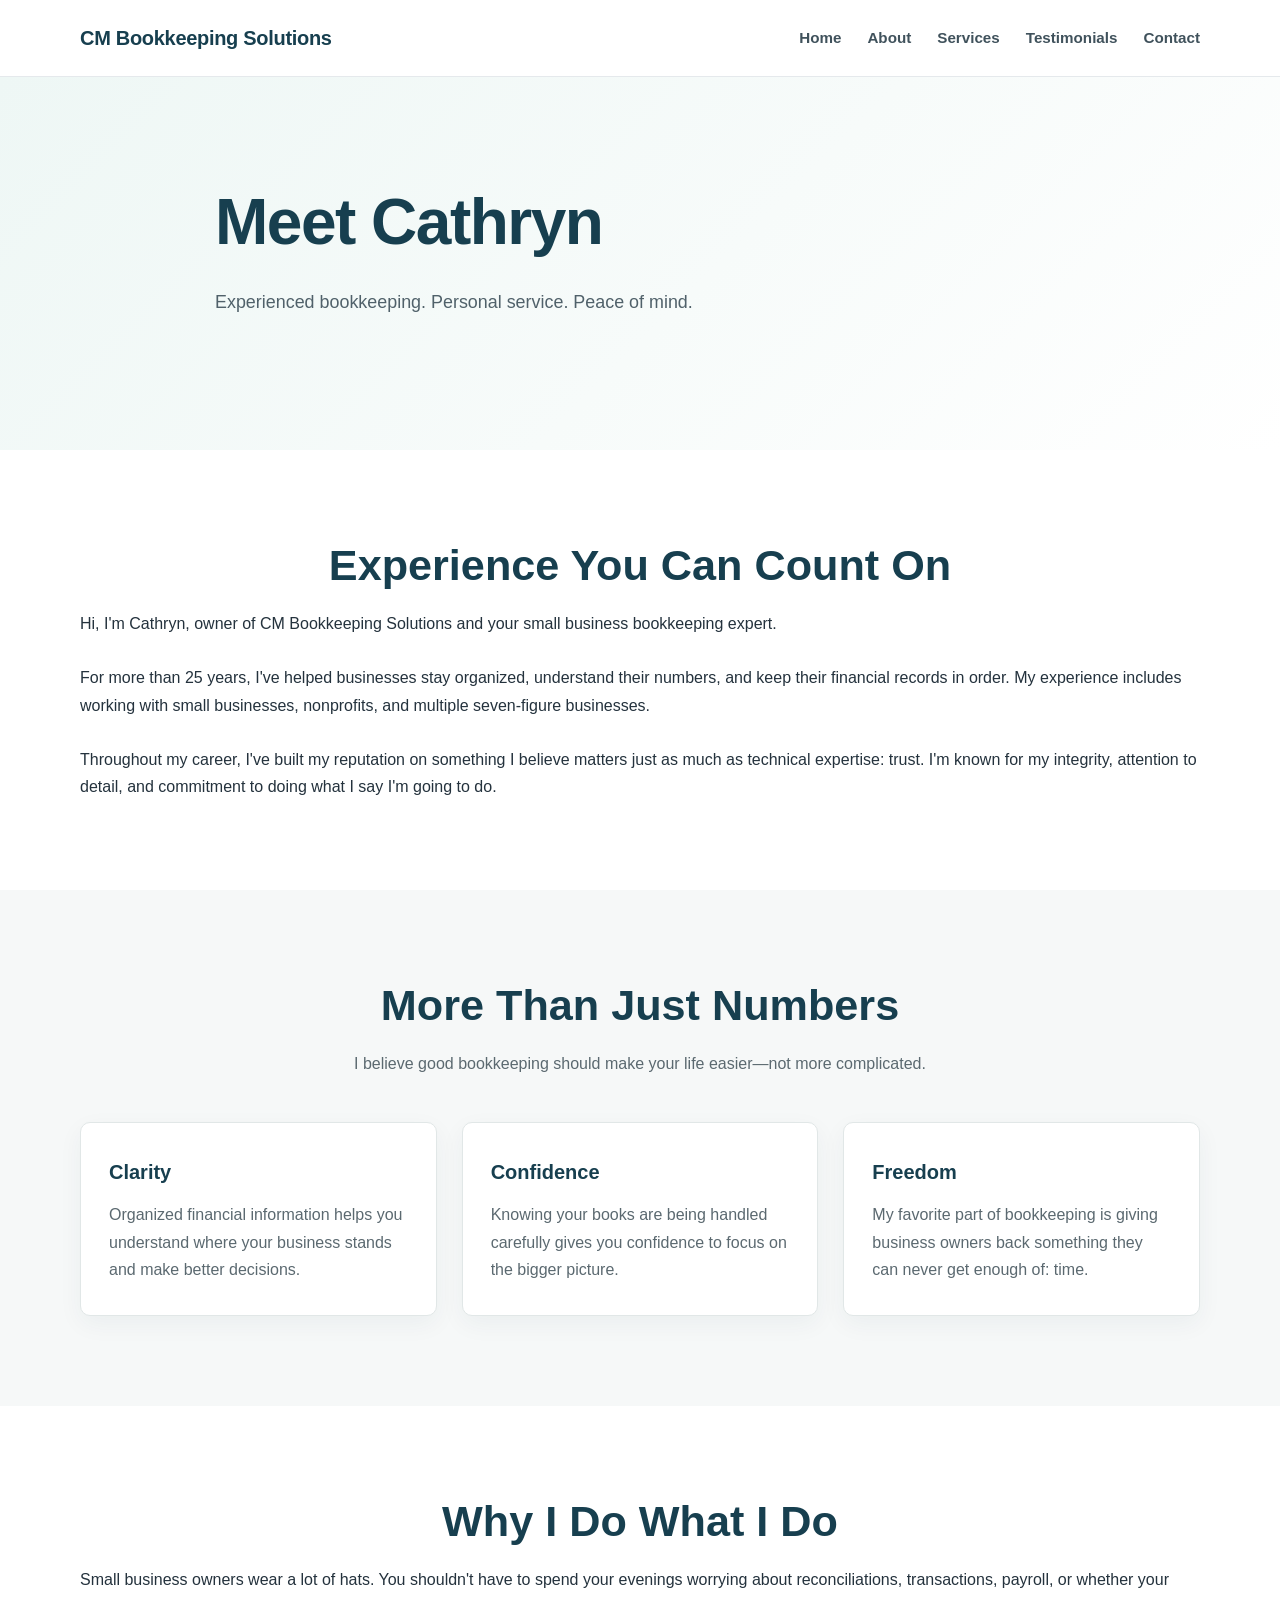
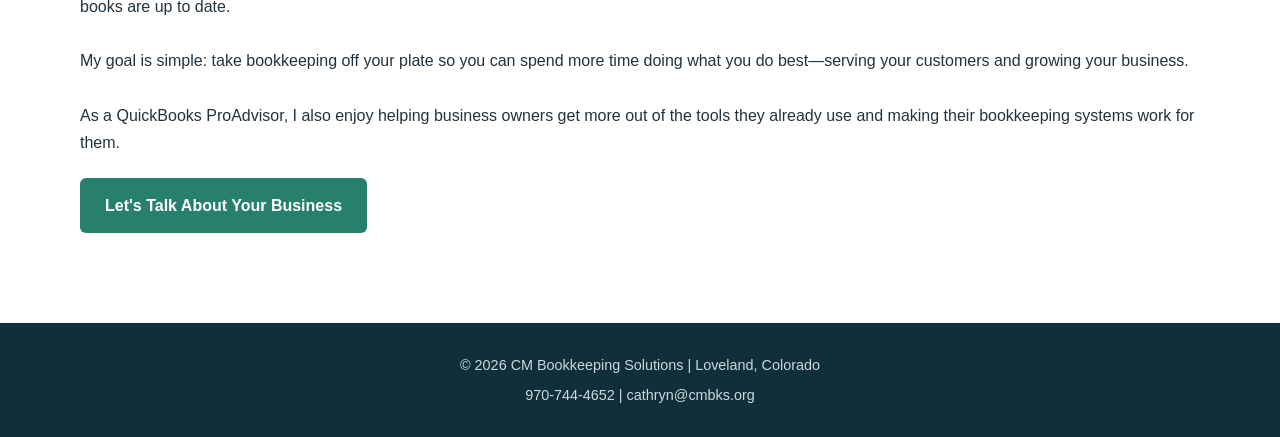
==== about.html @ 5cc17dff "Add files via upload" ====
<!DOCTYPE html>
<html lang="en">
<head>
    <meta charset="UTF-8">
    <meta name="viewport" content="width=device-width, initial-scale=1.0">

    <title>About Cathryn | CM Bookkeeping Solutions</title>

    <meta name="description" content="Meet Cathryn, owner of CM Bookkeeping Solutions in Loveland, Colorado. With more than 25 years of bookkeeping experience, Cathryn helps small businesses stay organized and financially confident.">

    <link rel="stylesheet" href="style.css">
</head>

<body>

<header>
    <div class="container nav-container">

        <div class="logo">
            CM Bookkeeping Solutions
        </div>

        <nav>
            <a href="index.html">Home</a>
            <a href="about.html">About</a>
            <a href="services.html">Services</a>
            <a href="testimonials.html">Testimonials</a>
            <a href="contact.html">Contact</a>
        </nav>

    </div>
</header>


<main>

<section class="hero">

    <div class="container hero-content">

        <h1>
            Meet Cathryn
        </h1>

        <p>
            Experienced bookkeeping. Personal service. Peace of mind.
        </p>

    </div>

</section>


<section class="intro">

    <div class="container">

        <h2>
            Experience You Can Count On
        </h2>

        <p>
            Hi, I'm Cathryn, owner of CM Bookkeeping Solutions and your
            small business bookkeeping expert.
        </p>

        <br>

        <p>
            For more than 25 years, I've helped businesses stay organized,
            understand their numbers, and keep their financial records in order.
            My experience includes working with small businesses, nonprofits,
            and multiple seven-figure businesses.
        </p>

        <br>

        <p>
            Throughout my career, I've built my reputation on something I believe
            matters just as much as technical expertise: trust. I'm known for my
            integrity, attention to detail, and commitment to doing what I say
            I'm going to do.
        </p>

    </div>

</section>


<section class="services-preview">

    <div class="container">

        <h2>
            More Than Just Numbers
        </h2>

        <p>
            I believe good bookkeeping should make your life easier—not more complicated.
        </p>

        <div class="cards">

            <div class="card">

                <h3>
                    Clarity
                </h3>

                <p>
                    Organized financial information helps you understand where
                    your business stands and make better decisions.
                </p>

            </div>


            <div class="card">

                <h3>
                    Confidence
                </h3>

                <p>
                    Knowing your books are being handled carefully gives you
                    confidence to focus on the bigger picture.
                </p>

            </div>


            <div class="card">

                <h3>
                    Freedom
                </h3>

                <p>
                    My favorite part of bookkeeping is giving business owners
                    back something they can never get enough of: time.
                </p>

            </div>

        </div>

    </div>

</section>


<section class="intro">

    <div class="container">

        <h2>
            Why I Do What I Do
        </h2>

        <p>
            Small business owners wear a lot of hats. You shouldn't have to spend
            your evenings worrying about reconciliations, transactions, payroll,
            or whether your books are up to date.
        </p>

        <br>

        <p>
            My goal is simple: take bookkeeping off your plate so you can spend
            more time doing what you do best—serving your customers and growing
            your business.
        </p>

        <br>

        <p>
            As a QuickBooks ProAdvisor, I also enjoy helping business owners
            get more out of the tools they already use and making their
            bookkeeping systems work for them.
        </p>

        <a class="button" href="contact.html">
            Let's Talk About Your Business
        </a>

    </div>

</section>


</main>


<footer>

    <div class="container">

        <p>
            © 2026 CM Bookkeeping Solutions |
            Loveland, Colorado
        </p>

        <p>
            970-744-4652 |
            cathryn@cmbks.org
        </p>

    </div>

</footer>


<script src="script.js"></script>

</body>
</html>
---- style.css ----
/* =========================================
   CM BOOKKEEPING SOLUTIONS
   Main Website Styles
   ========================================= */

* {
    box-sizing: border-box;
    margin: 0;
    padding: 0;
}

html {
    scroll-behavior: smooth;
}

body {
    font-family: Arial, Helvetica, sans-serif;
    color: #24323d;
    background: #ffffff;
    line-height: 1.7;
}

a {
    color: inherit;
    text-decoration: none;
}

.container {
    width: 90%;
    max-width: 1120px;
    margin: 0 auto;
}

/* =========================================
   HEADER
   ========================================= */

header {
    background: #ffffff;
    border-bottom: 1px solid #e5e9ec;
    position: sticky;
    top: 0;
    z-index: 1000;
}

.nav-container {
    min-height: 76px;
    display: flex;
    align-items: center;
    justify-content: space-between;
    gap: 30px;
}

.logo {
    font-size: 1.25rem;
    font-weight: 700;
    color: #173f4f;
    letter-spacing: -0.3px;
}

nav {
    display: flex;
    align-items: center;
    gap: 26px;
}

nav a {
    font-size: 0.95rem;
    font-weight: 600;
    color: #40525c;
    transition: color 0.2s ease;
}

nav a:hover {
    color: #27806d;
}

/* =========================================
   HERO
   ========================================= */

.hero {
    background: linear-gradient(
        135deg,
        #eef7f5 0%,
        #f7fbfa 55%,
        #ffffff 100%
    );

    padding: 110px 0 115px;
}

.hero-content {
    max-width: 850px;
}

.hero h1 {
    font-size: clamp(2.3rem, 5vw, 4rem);
    line-height: 1.12;
    color: #173f4f;
    letter-spacing: -1.5px;
    margin-bottom: 28px;
}

.hero p {
    font-size: 1.12rem;
    color: #50616a;
    max-width: 760px;
    margin-bottom: 18px;
}

.button {
    display: inline-block;
    margin-top: 22px;
    background: #27806d;
    color: #ffffff;
    padding: 14px 25px;
    border-radius: 6px;
    font-weight: 700;
    transition: all 0.2s ease;
}

.button:hover {
    background: #1f695a;
    transform: translateY(-1px);
}

/* =========================================
   GENERAL SECTIONS
   ========================================= */

.intro,
.services-preview {
    padding: 90px 0;
}

.intro {
    background: #ffffff;
}

.services-preview {
    background: #f6f8f8;
}

h2 {
    color: #173f4f;
    font-size: clamp(1.9rem, 4vw, 2.7rem);
    line-height: 1.2;
    margin-bottom: 18px;
}

.intro h2,
.services-preview h2 {
    text-align: center;
}

.services-preview > .container > p {
    max-width: 700px;
    margin: 0 auto 45px;
    text-align: center;
    color: #5b6970;
}

/* =========================================
   CARDS
   ========================================= */

.cards {
    display: grid;
    grid-template-columns: repeat(3, 1fr);
    gap: 25px;
    margin-top: 45px;
}

.card {
    background: #ffffff;
    padding: 32px 28px;
    border: 1px solid #e1e7e7;
    border-radius: 10px;
    box-shadow: 0 8px 25px rgba(23, 63, 79, 0.05);
}

.card h3 {
    color: #173f4f;
    font-size: 1.25rem;
    margin-bottom: 12px;
}

.card p {
    color: #5b6970;
}

/* =========================================
   CALL TO ACTION
   ========================================= */

.cta {
    background: #173f4f;
    color: #ffffff;
    text-align: center;
    padding: 85px 0;
}

.cta h2 {
    color: #ffffff;
}

.cta p {
    max-width: 650px;
    margin: 0 auto;
    color: #dce8eb;
    font-size: 1.08rem;
}

.cta .button {
    background: #ffffff;
    color: #173f4f;
}

.cta .button:hover {
    background: #eaf2f2;
}

/* =========================================
   FOOTER
   ========================================= */

footer {
    background: #102f3b;
    color: #cbd9dd;
    text-align: center;
    padding: 30px 0;
    font-size: 0.9rem;
}

footer p + p {
    margin-top: 5px;
}

/* =========================================
   MOBILE
   ========================================= */

@media (max-width: 800px) {

    .nav-container {
        flex-direction: column;
        padding: 18px 0;
    }

    nav {
        flex-wrap: wrap;
        justify-content: center;
        gap: 12px 18px;
    }

    .hero {
        padding: 75px 0 80px;
    }

    .cards {
        grid-template-columns: 1fr;
    }

    .intro,
    .services-preview {
        padding: 65px 0;
    }

}

@media (max-width: 500px) {

    .container {
        width: 92%;
    }

    .hero h1 {
        font-size: 2.25rem;
    }

    .hero p {
        font-size: 1rem;
    }

    .button {
        width: 100%;
        text-align: center;
    }

}
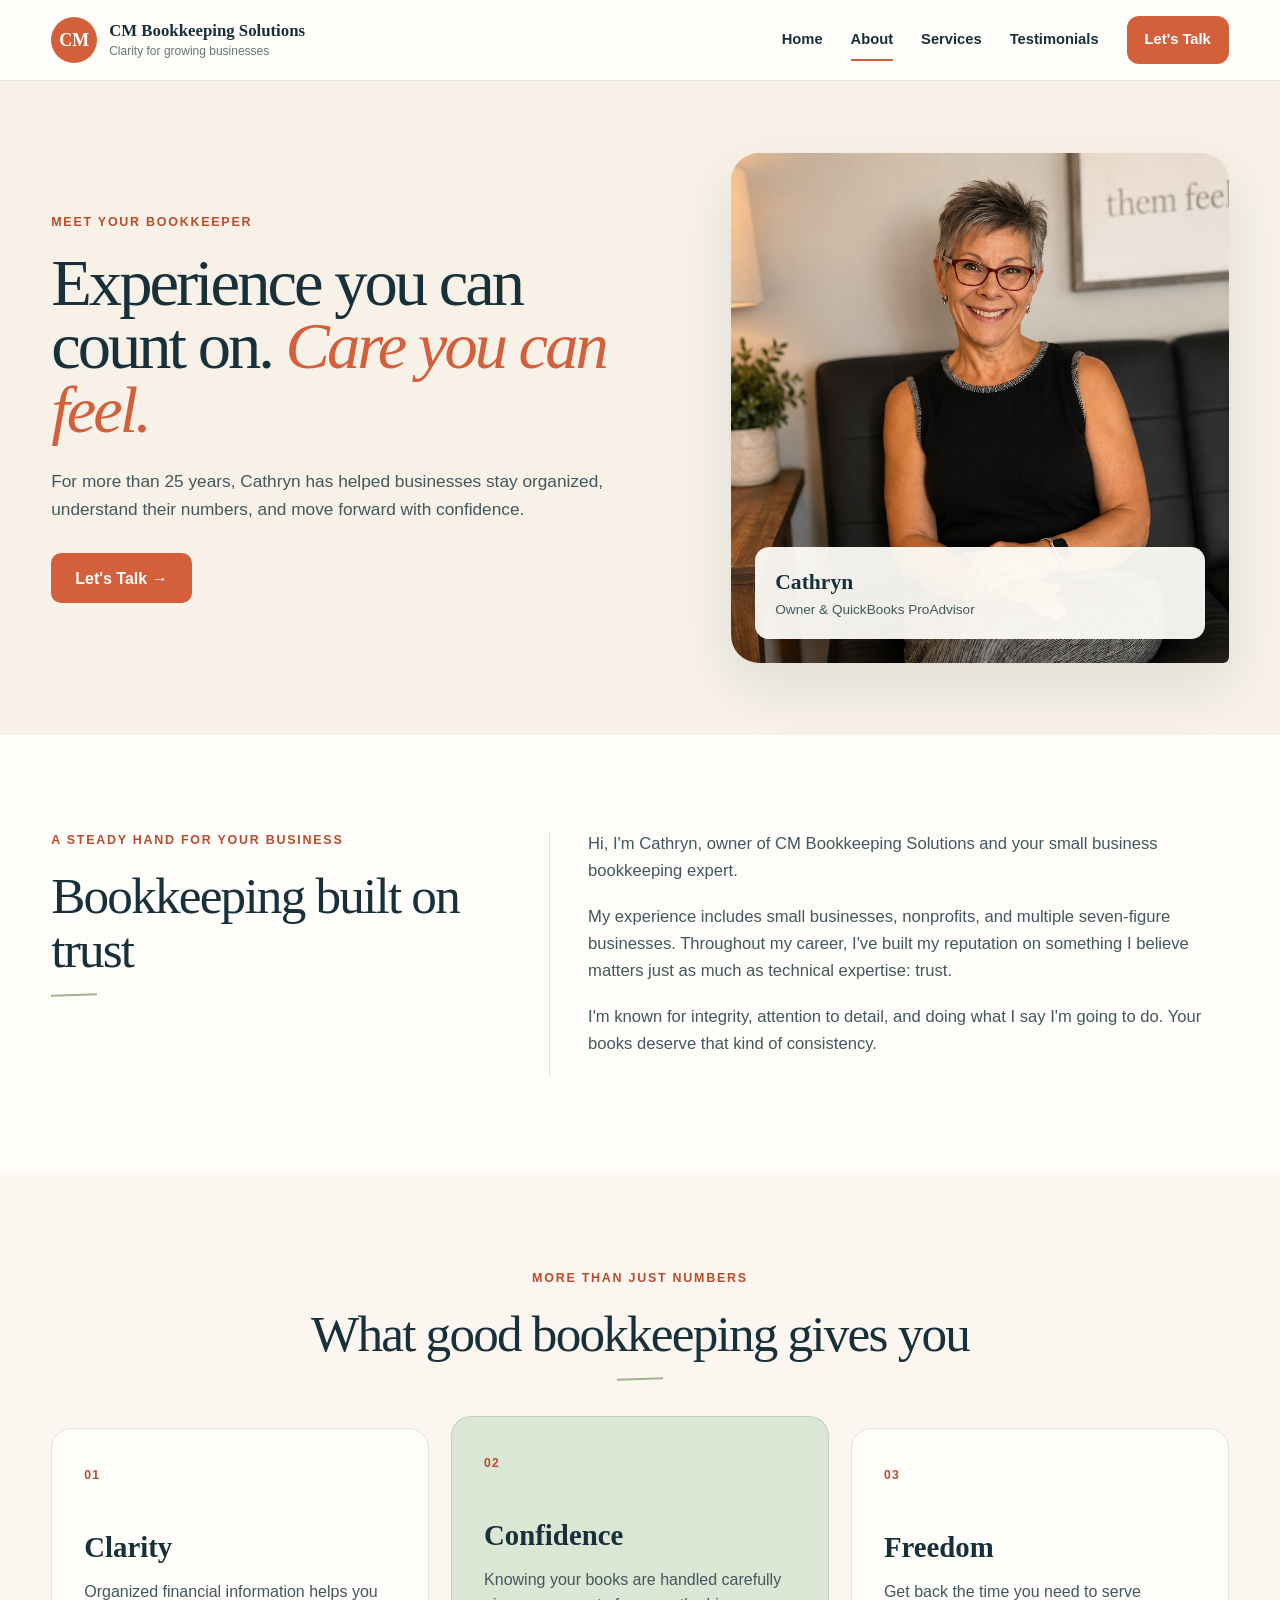
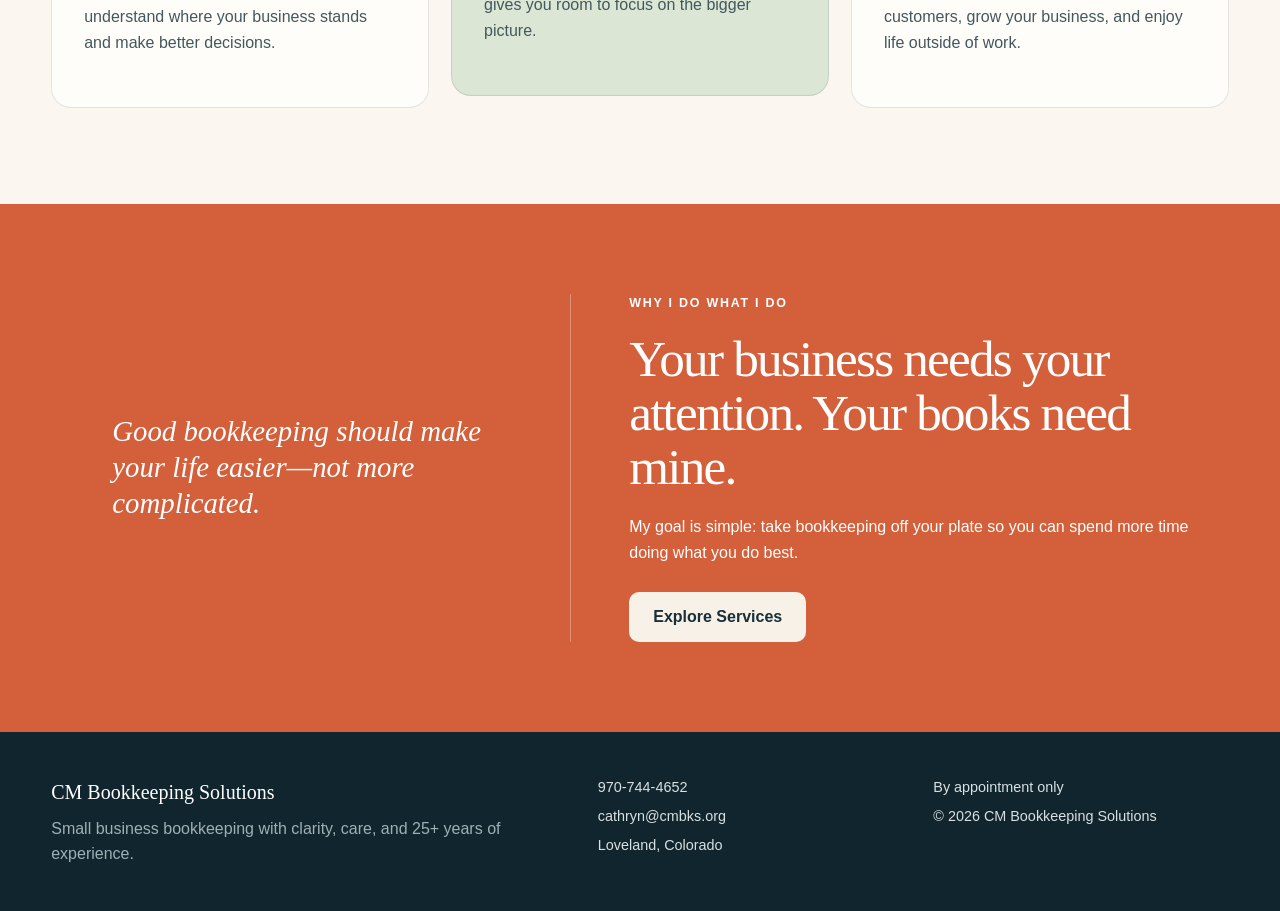
==== commit e43f8f07: "Refresh inner page designs" ====
--- a/about.html
+++ b/about.html
@@ -1,216 +1,7 @@
-<!DOCTYPE html>
-<html lang="en">
-<head>
-    <meta charset="UTF-8">
-    <meta name="viewport" content="width=device-width, initial-scale=1.0">
-
-    <title>About Cathryn | CM Bookkeeping Solutions</title>
-
-    <meta name="description" content="Meet Cathryn, owner of CM Bookkeeping Solutions in Loveland, Colorado. With more than 25 years of bookkeeping experience, Cathryn helps small businesses stay organized and financially confident.">
-
-    <link rel="stylesheet" href="style.css">
-</head>
-
-<body>
-
-<header>
-    <div class="container nav-container">
-
-        <div class="logo">
-            CM Bookkeeping Solutions
-        </div>
-
-        <nav>
-            <a href="index.html">Home</a>
-            <a href="about.html">About</a>
-            <a href="services.html">Services</a>
-            <a href="testimonials.html">Testimonials</a>
-            <a href="contact.html">Contact</a>
-        </nav>
-
-    </div>
-</header>
-
-
-<main>
-
-<section class="hero">
-
-    <div class="container hero-content">
-
-        <h1>
-            Meet Cathryn
-        </h1>
-
-        <p>
-            Experienced bookkeeping. Personal service. Peace of mind.
-        </p>
-
-    </div>
-
-</section>
-
-
-<section class="intro">
-
-    <div class="container">
-
-        <h2>
-            Experience You Can Count On
-        </h2>
-
-        <p>
-            Hi, I'm Cathryn, owner of CM Bookkeeping Solutions and your
-            small business bookkeeping expert.
-        </p>
-
-        <br>
-
-        <p>
-            For more than 25 years, I've helped businesses stay organized,
-            understand their numbers, and keep their financial records in order.
-            My experience includes working with small businesses, nonprofits,
-            and multiple seven-figure businesses.
-        </p>
-
-        <br>
-
-        <p>
-            Throughout my career, I've built my reputation on something I believe
-            matters just as much as technical expertise: trust. I'm known for my
-            integrity, attention to detail, and commitment to doing what I say
-            I'm going to do.
-        </p>
-
-    </div>
-
-</section>
-
-
-<section class="services-preview">
-
-    <div class="container">
-
-        <h2>
-            More Than Just Numbers
-        </h2>
-
-        <p>
-            I believe good bookkeeping should make your life easier—not more complicated.
-        </p>
-
-        <div class="cards">
-
-            <div class="card">
-
-                <h3>
-                    Clarity
-                </h3>
-
-                <p>
-                    Organized financial information helps you understand where
-                    your business stands and make better decisions.
-                </p>
-
-            </div>
-
-
-            <div class="card">
-
-                <h3>
-                    Confidence
-                </h3>
-
-                <p>
-                    Knowing your books are being handled carefully gives you
-                    confidence to focus on the bigger picture.
-                </p>
-
-            </div>
-
-
-            <div class="card">
-
-                <h3>
-                    Freedom
-                </h3>
-
-                <p>
-                    My favorite part of bookkeeping is giving business owners
-                    back something they can never get enough of: time.
-                </p>
-
-            </div>
-
-        </div>
-
-    </div>
-
-</section>
-
-
-<section class="intro">
-
-    <div class="container">
-
-        <h2>
-            Why I Do What I Do
-        </h2>
-
-        <p>
-            Small business owners wear a lot of hats. You shouldn't have to spend
-            your evenings worrying about reconciliations, transactions, payroll,
-            or whether your books are up to date.
-        </p>
-
-        <br>
-
-        <p>
-            My goal is simple: take bookkeeping off your plate so you can spend
-            more time doing what you do best—serving your customers and growing
-            your business.
-        </p>
-
-        <br>
-
-        <p>
-            As a QuickBooks ProAdvisor, I also enjoy helping business owners
-            get more out of the tools they already use and making their
-            bookkeeping systems work for them.
-        </p>
-
-        <a class="button" href="contact.html">
-            Let's Talk About Your Business
-        </a>
-
-    </div>
-
-</section>
-
-
-</main>
-
-
-<footer>
-
-    <div class="container">
-
-        <p>
-            © 2026 CM Bookkeeping Solutions |
-            Loveland, Colorado
-        </p>
-
-        <p>
-            970-744-4652 |
-            cathryn@cmbks.org
-        </p>
-
-    </div>
-
-</footer>
-
-
-<script src="script.js"></script>
-
-</body>
-</html>+<!DOCTYPE html><html lang="en"><head><meta charset="UTF-8"><meta name="viewport" content="width=device-width,initial-scale=1"><title>About Cathryn | CM Bookkeeping Solutions</title><meta name="description" content="Meet Cathryn, owner of CM Bookkeeping Solutions in Loveland, Colorado, with more than 25 years of bookkeeping experience."><link rel="stylesheet" href="style.css"></head><body>
+<header class="site-header"><div class="container nav-container"><a class="brand" href="index.html"><span class="brand-mark">CM</span><span class="brand-copy"><strong>CM Bookkeeping Solutions</strong><small>Clarity for growing businesses</small></span></a><nav class="main-nav" aria-label="Main navigation"><a href="index.html">Home</a><a class="active" href="about.html">About</a><a href="services.html">Services</a><a href="testimonials.html">Testimonials</a><a class="nav-cta" href="contact.html">Let's Talk</a></nav></div></header>
+<main><section class="inner-hero"><div class="container inner-hero-grid"><div class="inner-hero-copy reveal"><p class="eyebrow">Meet your bookkeeper</p><h1>Experience you can count on. <em>Care you can feel.</em></h1><p>For more than 25 years, Cathryn has helped businesses stay organized, understand their numbers, and move forward with confidence.</p><a class="button button-primary" href="contact.html">Let's Talk →</a></div><div class="portrait-panel reveal reveal-delay"><img src="Images/cathryn-portrait.png" alt="Cathryn, owner of CM Bookkeeping Solutions"><div class="portrait-note"><strong>Cathryn</strong><span>Owner &amp; QuickBooks ProAdvisor</span></div></div></div></section>
+<section class="story-section"><div class="container story-grid"><div class="section-heading reveal"><p class="eyebrow">A steady hand for your business</p><h2>Bookkeeping built on trust</h2><span class="heading-swish left"></span></div><div class="story-copy reveal reveal-delay"><p>Hi, I'm Cathryn, owner of CM Bookkeeping Solutions and your small business bookkeeping expert.</p><p>My experience includes small businesses, nonprofits, and multiple seven-figure businesses. Throughout my career, I've built my reputation on something I believe matters just as much as technical expertise: trust.</p><p>I'm known for integrity, attention to detail, and doing what I say I'm going to do. Your books deserve that kind of consistency.</p></div></div></section>
+<section class="value-section"><div class="container"><div class="section-heading centered reveal"><p class="eyebrow">More than just numbers</p><h2>What good bookkeeping gives you</h2><span class="heading-swish"></span></div><div class="value-grid"><article class="value-card reveal"><span class="value-number">01</span><h3>Clarity</h3><p>Organized financial information helps you understand where your business stands and make better decisions.</p></article><article class="value-card featured reveal reveal-delay"><span class="value-number">02</span><h3>Confidence</h3><p>Knowing your books are handled carefully gives you room to focus on the bigger picture.</p></article><article class="value-card reveal reveal-delay-2"><span class="value-number">03</span><h3>Freedom</h3><p>Get back the time you need to serve customers, grow your business, and enjoy life outside of work.</p></article></div></div></section>
+<section class="split-band"><div class="container split-band-grid"><div class="split-quote reveal"><span class="quote-mark">“</span><p>Good bookkeeping should make your life easier—not more complicated.</p></div><div class="split-content reveal reveal-delay"><p class="eyebrow eyebrow-light">Why I do what I do</p><h2>Your business needs your attention. Your books need mine.</h2><p>My goal is simple: take bookkeeping off your plate so you can spend more time doing what you do best.</p><a class="button button-light" href="services.html">Explore Services</a></div></div></section></main>
+<footer class="site-footer"><div class="container footer-grid"><div><div class="footer-brand">CM Bookkeeping Solutions</div><p>Small business bookkeeping with clarity, care, and 25+ years of experience.</p></div><div class="footer-contact"><a href="tel:9707444652">970-744-4652</a><a href="mailto:cathryn@cmbks.org">cathryn@cmbks.org</a><span>Loveland, Colorado</span></div><div class="footer-meta"><span>By appointment only</span><span>© 2026 CM Bookkeeping Solutions</span></div></div></footer><script src="script.js"></script></body></html>
--- a/style.css
+++ b/style.css
@@ -1,291 +1,973 @@
-/* =========================================
-   CM BOOKKEEPING SOLUTIONS
-   Main Website Styles
-   ========================================= */
-
-* {
-    box-sizing: border-box;
-    margin: 0;
-    padding: 0;
-}
-
-html {
-    scroll-behavior: smooth;
-}
-
-body {
-    font-family: Arial, Helvetica, sans-serif;
-    color: #24323d;
-    background: #ffffff;
-    line-height: 1.7;
-}
-
-a {
-    color: inherit;
-    text-decoration: none;
-}
-
-.container {
-    width: 90%;
-    max-width: 1120px;
-    margin: 0 auto;
-}
-
-/* =========================================
-   HEADER
-   ========================================= */
-
-header {
-    background: #ffffff;
-    border-bottom: 1px solid #e5e9ec;
-    position: sticky;
-    top: 0;
-    z-index: 1000;
-}
-
-.nav-container {
-    min-height: 76px;
-    display: flex;
-    align-items: center;
-    justify-content: space-between;
-    gap: 30px;
-}
-
-.logo {
-    font-size: 1.25rem;
-    font-weight: 700;
-    color: #173f4f;
-    letter-spacing: -0.3px;
-}
-
-nav {
-    display: flex;
-    align-items: center;
-    gap: 26px;
-}
-
-nav a {
-    font-size: 0.95rem;
-    font-weight: 600;
-    color: #40525c;
-    transition: color 0.2s ease;
-}
-
-nav a:hover {
-    color: #27806d;
-}
-
-/* =========================================
-   HERO
-   ========================================= */
-
-.hero {
-    background: linear-gradient(
-        135deg,
-        #eef7f5 0%,
-        #f7fbfa 55%,
-        #ffffff 100%
-    );
-
-    padding: 110px 0 115px;
-}
-
-.hero-content {
-    max-width: 850px;
-}
-
-.hero h1 {
-    font-size: clamp(2.3rem, 5vw, 4rem);
-    line-height: 1.12;
-    color: #173f4f;
-    letter-spacing: -1.5px;
-    margin-bottom: 28px;
-}
-
-.hero p {
-    font-size: 1.12rem;
-    color: #50616a;
-    max-width: 760px;
-    margin-bottom: 18px;
-}
-
-.button {
-    display: inline-block;
-    margin-top: 22px;
-    background: #27806d;
-    color: #ffffff;
-    padding: 14px 25px;
-    border-radius: 6px;
-    font-weight: 700;
-    transition: all 0.2s ease;
-}
-
-.button:hover {
-    background: #1f695a;
-    transform: translateY(-1px);
-}
-
-/* =========================================
-   GENERAL SECTIONS
-   ========================================= */
-
-.intro,
-.services-preview {
-    padding: 90px 0;
-}
-
-.intro {
-    background: #ffffff;
-}
-
-.services-preview {
-    background: #f6f8f8;
-}
-
-h2 {
-    color: #173f4f;
-    font-size: clamp(1.9rem, 4vw, 2.7rem);
-    line-height: 1.2;
-    margin-bottom: 18px;
-}
-
-.intro h2,
-.services-preview h2 {
-    text-align: center;
-}
-
-.services-preview > .container > p {
-    max-width: 700px;
-    margin: 0 auto 45px;
-    text-align: center;
-    color: #5b6970;
-}
-
-/* =========================================
-   CARDS
-   ========================================= */
-
-.cards {
-    display: grid;
-    grid-template-columns: repeat(3, 1fr);
-    gap: 25px;
-    margin-top: 45px;
-}
-
-.card {
-    background: #ffffff;
-    padding: 32px 28px;
-    border: 1px solid #e1e7e7;
-    border-radius: 10px;
-    box-shadow: 0 8px 25px rgba(23, 63, 79, 0.05);
-}
-
-.card h3 {
-    color: #173f4f;
-    font-size: 1.25rem;
-    margin-bottom: 12px;
-}
-
-.card p {
-    color: #5b6970;
-}
-
-/* =========================================
-   CALL TO ACTION
-   ========================================= */
-
-.cta {
-    background: #173f4f;
-    color: #ffffff;
-    text-align: center;
-    padding: 85px 0;
-}
-
-.cta h2 {
-    color: #ffffff;
-}
-
-.cta p {
-    max-width: 650px;
-    margin: 0 auto;
-    color: #dce8eb;
-    font-size: 1.08rem;
-}
-
-.cta .button {
-    background: #ffffff;
-    color: #173f4f;
-}
-
-.cta .button:hover {
-    background: #eaf2f2;
-}
-
-/* =========================================
-   FOOTER
-   ========================================= */
-
-footer {
-    background: #102f3b;
-    color: #cbd9dd;
-    text-align: center;
-    padding: 30px 0;
-    font-size: 0.9rem;
-}
-
-footer p + p {
-    margin-top: 5px;
-}
-
-/* =========================================
-   MOBILE
-   ========================================= */
-
-@media (max-width: 800px) {
-
-    .nav-container {
-        flex-direction: column;
-        padding: 18px 0;
-    }
-
-    nav {
-        flex-wrap: wrap;
-        justify-content: center;
-        gap: 12px 18px;
-    }
-
-    .hero {
-        padding: 75px 0 80px;
-    }
-
-    .cards {
-        grid-template-columns: 1fr;
-    }
-
-    .intro,
-    .services-preview {
-        padding: 65px 0;
-    }
-
-}
-
-@media (max-width: 500px) {
-
-    .container {
-        width: 92%;
-    }
-
-    .hero h1 {
-        font-size: 2.25rem;
-    }
-
-    .hero p {
-        font-size: 1rem;
-    }
-
-    .button {
-        width: 100%;
-        text-align: center;
-    }
-
-}+/* =========================================
+   CM BOOKKEEPING SOLUTIONS
+   Version 3
+   ========================================= */
+
+:root {
+  --ink: #18303a;
+  --ink-soft: #42575e;
+  --cream: #f7f1e7;
+  --cream-2: #fbf7f0;
+  --paper: #fffdf9;
+  --rust: #d45f3b;
+  --rust-dark: #b94c2b;
+  --sage: #9db38d;
+  --sage-soft: #dce6d5;
+  --peach-soft: #f4dfcd;
+  --line: rgba(24, 48, 58, 0.12);
+  --shadow: 0 22px 55px rgba(24, 48, 58, 0.10);
+  --serif: Georgia, "Times New Roman", serif;
+  --sans: Inter, ui-sans-serif, -apple-system, BlinkMacSystemFont, "Segoe UI", sans-serif;
+}
+
+* {
+  box-sizing: border-box;
+  margin: 0;
+  padding: 0;
+}
+
+html {
+  scroll-behavior: smooth;
+}
+
+body {
+  font-family: var(--sans);
+  color: var(--ink);
+  background: var(--paper);
+  line-height: 1.6;
+  -webkit-font-smoothing: antialiased;
+}
+
+img,
+svg {
+  display: block;
+  max-width: 100%;
+}
+
+a {
+  color: inherit;
+  text-decoration: none;
+}
+
+.container {
+  width: min(1180px, 92%);
+  margin-inline: auto;
+}
+
+
+/* HEADER */
+
+.site-header,
+header {
+  position: sticky;
+  top: 0;
+  z-index: 1000;
+  background: rgba(255, 253, 249, 0.95);
+  backdrop-filter: blur(14px);
+  border-bottom: 1px solid var(--line);
+}
+
+.nav-container {
+  min-height: 80px;
+  display: flex;
+  align-items: center;
+  justify-content: space-between;
+  gap: 28px;
+}
+
+.brand {
+  display: inline-flex;
+  align-items: center;
+  gap: 12px;
+}
+
+.brand-mark {
+  width: 46px;
+  height: 46px;
+  border-radius: 50%;
+  display: grid;
+  place-items: center;
+  background: var(--rust);
+  color: white;
+  font-family: var(--serif);
+  font-size: 1.12rem;
+  font-weight: 700;
+}
+
+.brand-copy {
+  display: grid;
+  line-height: 1.12;
+}
+
+.brand-copy strong {
+  font-family: var(--serif);
+  font-size: 1.05rem;
+}
+
+.brand-copy small {
+  margin-top: 4px;
+  color: #64767c;
+  font-size: 0.75rem;
+}
+
+.main-nav,
+nav {
+  display: flex;
+  align-items: center;
+  gap: 28px;
+}
+
+.main-nav a,
+nav a {
+  position: relative;
+  font-size: 0.92rem;
+  font-weight: 750;
+  color: var(--ink);
+}
+
+.main-nav a:not(.nav-cta)::after {
+  content: "";
+  position: absolute;
+  left: 0;
+  bottom: -9px;
+  width: 100%;
+  height: 2px;
+  background: var(--rust);
+  transform: scaleX(0);
+  transform-origin: left;
+  transition: transform .2s ease;
+}
+
+.main-nav a:hover::after,
+.main-nav a.active::after {
+  transform: scaleX(1);
+}
+
+.nav-cta {
+  padding: 12px 18px;
+  border-radius: 12px;
+  background: var(--rust);
+  color: white !important;
+}
+
+.nav-cta:hover {
+  background: var(--rust-dark);
+}
+
+
+/* TYPE */
+
+h1,
+h2,
+h3 {
+  font-family: var(--serif);
+}
+
+h1 {
+  font-size: clamp(3.25rem, 5.2vw, 5.45rem);
+  line-height: .96;
+  letter-spacing: -0.045em;
+  font-weight: 500;
+}
+
+h2 {
+  font-size: clamp(2.35rem, 4vw, 3.8rem);
+  line-height: 1.06;
+  letter-spacing: -0.035em;
+  font-weight: 500;
+}
+
+h3 {
+  font-size: 1.45rem;
+  line-height: 1.2;
+}
+
+p {
+  color: var(--ink-soft);
+}
+
+.eyebrow {
+  margin-bottom: 18px;
+  color: var(--rust-dark);
+  font-size: 0.78rem;
+  font-weight: 850;
+  text-transform: uppercase;
+  letter-spacing: .14em;
+}
+
+.eyebrow-light {
+  color: #ffd0bd;
+}
+
+
+/* BUTTONS */
+
+.button {
+  display: inline-flex;
+  align-items: center;
+  justify-content: center;
+  gap: 10px;
+  min-height: 50px;
+  padding: 0 24px;
+  border-radius: 10px;
+  font-weight: 800;
+  transition: transform .2s ease, background .2s ease;
+}
+
+.button:hover {
+  transform: translateY(-2px);
+}
+
+.button-primary {
+  background: var(--rust);
+  color: white;
+}
+
+.button-primary:hover {
+  background: var(--rust-dark);
+}
+
+.button-light {
+  background: var(--cream);
+  color: var(--ink);
+}
+
+.button-light:hover {
+  background: white;
+}
+
+
+/* HERO */
+
+.hero {
+  position: relative;
+  padding: 62px 0 0;
+  overflow: hidden;
+  background: var(--cream);
+}
+
+.hero-grid {
+  display: grid;
+  grid-template-columns: .92fr 1.08fr;
+  align-items: stretch;
+  min-height: 520px;
+}
+
+.hero-copy {
+  padding: 54px 58px 76px 0;
+  align-self: center;
+}
+
+.hero-copy h1 em {
+  color: var(--rust);
+  font-weight: 500;
+}
+
+.hero-lead {
+  max-width: 510px;
+  margin-top: 28px;
+  font-size: 1.08rem;
+  line-height: 1.7;
+}
+
+.hero-actions {
+  margin-top: 30px;
+  display: flex;
+  align-items: center;
+  gap: 22px;
+  flex-wrap: wrap;
+}
+
+.appointment-note {
+  padding-bottom: 3px;
+  color: var(--rust-dark);
+  font-size: .88rem;
+  border-bottom: 1px dotted var(--rust-dark);
+}
+
+.hero-image {
+  position: relative;
+  min-height: 520px;
+  overflow: hidden;
+  border-radius: 0 0 0 42px;
+}
+
+.hero-image img {
+  width: 100%;
+  height: 100%;
+  object-fit: cover;
+  object-position: center 15%;
+}
+
+
+.trust-panel {
+  position: relative;
+  z-index: 5;
+  margin-top: -28px;
+  padding: 22px 30px;
+  border-radius: 18px;
+  background: rgba(255, 253, 249, .97);
+  box-shadow: var(--shadow);
+  display: grid;
+  grid-template-columns: repeat(3, 1fr);
+  gap: 0;
+}
+
+.trust-item {
+  min-height: 82px;
+  display: flex;
+  align-items: center;
+  gap: 18px;
+  padding: 8px 28px;
+}
+
+.trust-item + .trust-item {
+  border-left: 1px solid var(--line);
+}
+
+.trust-item strong {
+  display: block;
+  margin-bottom: 4px;
+  text-transform: uppercase;
+  font-size: .82rem;
+  letter-spacing: .05em;
+}
+
+.trust-item p {
+  font-size: .86rem;
+}
+
+.trust-icon,
+.service-icon {
+  flex: 0 0 auto;
+  width: 56px;
+  height: 56px;
+  border-radius: 50%;
+  display: grid;
+  place-items: center;
+}
+
+.trust-icon svg,
+.service-icon svg {
+  width: 27px;
+  height: 27px;
+}
+
+.sage-icon {
+  background: var(--sage-soft);
+  color: #4f7040;
+}
+
+.peach-icon {
+  background: var(--peach-soft);
+  color: var(--rust-dark);
+}
+
+.qb-icon {
+  background: #e1eddc;
+  color: #25802d;
+  font-weight: 900;
+  font-size: .92rem;
+}
+
+
+/* SERVICES */
+
+.services-home {
+  padding: 96px 0 92px;
+  background: var(--cream-2);
+}
+
+.section-heading.centered {
+  text-align: center;
+}
+
+.section-heading h2 {
+  max-width: 720px;
+  margin-inline: auto;
+}
+
+.heading-swish {
+  display: block;
+  width: 46px;
+  height: 2px;
+  margin: 16px auto 0;
+  background: var(--sage);
+  transform: rotate(-2deg);
+}
+
+.service-grid {
+  margin-top: 48px;
+  display: grid;
+  grid-template-columns: repeat(3, 1fr);
+  gap: 22px;
+}
+
+.service-card {
+  min-height: 320px;
+  padding: 30px 28px;
+  border-radius: 20px;
+  background: var(--paper);
+  border: 1px solid rgba(24,48,58,.06);
+  box-shadow: 0 14px 38px rgba(24,48,58,.05);
+  display: flex;
+  flex-direction: column;
+  align-items: center;
+  text-align: center;
+  transition: transform .25s ease, box-shadow .25s ease;
+}
+
+.service-card:hover {
+  transform: translateY(-5px);
+  box-shadow: 0 18px 45px rgba(24,48,58,.09);
+}
+
+.service-card h3 {
+  margin-top: 22px;
+}
+
+.service-card h3::after {
+  content: "";
+  display: block;
+  width: 40px;
+  height: 2px;
+  margin: 13px auto 0;
+  background: var(--sage);
+}
+
+.service-card p {
+  margin-top: 18px;
+  max-width: 290px;
+}
+
+.card-link {
+  margin-top: auto;
+  padding-top: 22px;
+  color: var(--rust-dark);
+  font-size: .82rem;
+  font-weight: 850;
+  text-transform: uppercase;
+  letter-spacing: .06em;
+}
+
+.card-link span {
+  display: inline-block;
+  margin-left: 8px;
+  transition: transform .2s ease;
+}
+
+.card-link:hover span {
+  transform: translateX(4px);
+}
+
+
+/* QUOTE BAND */
+
+.quote-band {
+  padding: 0 0 38px;
+  background: var(--cream-2);
+}
+
+.quote-band-inner {
+  position: relative;
+  padding: 30px 40px;
+  border-radius: 18px;
+  background:
+    radial-gradient(circle at 92% 25%, rgba(157,179,141,.18) 0 2px, transparent 2px) 0 0 / 12px 12px,
+    linear-gradient(90deg, #f0e8da, #f8f5ef);
+  display: grid;
+  grid-template-columns: 70px 1fr;
+  gap: 22px;
+  align-items: center;
+}
+
+.quote-mark {
+  font-family: var(--serif);
+  font-size: 5.5rem;
+  line-height: .7;
+  color: var(--rust);
+}
+
+.quote-band blockquote {
+  border-left: 1px solid rgba(24,48,58,.14);
+  padding-left: 32px;
+}
+
+.quote-band blockquote p {
+  font-family: var(--serif);
+  font-size: clamp(1.55rem, 2.4vw, 2.25rem);
+  font-style: italic;
+  line-height: 1.25;
+  color: var(--ink);
+}
+
+.quote-band footer {
+  margin-top: 14px;
+  color: #58764f;
+  font-size: .78rem;
+  font-weight: 850;
+  text-transform: uppercase;
+  letter-spacing: .08em;
+}
+
+
+/* ABOUT */
+
+.about-home {
+  padding: 78px 0 90px;
+  background: var(--paper);
+}
+
+.about-grid {
+  position: relative;
+  display: grid;
+  grid-template-columns: 240px 1fr 230px;
+  gap: 42px;
+  align-items: center;
+}
+
+.about-photo {
+  border-radius: 20px;
+  overflow: hidden;
+}
+
+.about-photo img {
+  width: 100%;
+  aspect-ratio: 4/5;
+  object-fit: cover;
+  object-position: center 12%;
+}
+
+.about-copy h2 {
+  max-width: 680px;
+}
+
+.about-copy p {
+  max-width: 680px;
+  margin-top: 18px;
+}
+
+.about-copy .button {
+  margin-top: 26px;
+}
+
+.leaf-art {
+  color: rgba(157,179,141,.55);
+}
+
+
+/* CTA + FOOTER */
+
+.cta-home {
+  padding: 84px 0;
+  background: var(--rust);
+  color: white;
+}
+
+.cta-grid {
+  display: grid;
+  grid-template-columns: 1fr .8fr;
+  gap: 70px;
+  align-items: end;
+}
+
+.cta-grid h2,
+.cta-grid p {
+  color: white;
+}
+
+.cta-copy p {
+  font-size: 1.04rem;
+}
+
+.cta-copy .button {
+  margin-top: 24px;
+}
+
+.site-footer,
+footer {
+  padding: 44px 0;
+  background: #10252d;
+  color: #d9e0e2;
+}
+
+.footer-grid {
+  display: grid;
+  grid-template-columns: 1.2fr .7fr .7fr;
+  gap: 40px;
+}
+
+.footer-brand {
+  font-family: var(--serif);
+  color: white;
+  font-size: 1.25rem;
+}
+
+.site-footer p,
+footer p {
+  margin-top: 8px;
+  color: #9fb0b5;
+}
+
+.footer-contact,
+.footer-meta {
+  display: grid;
+  align-content: start;
+  gap: 6px;
+  font-size: .9rem;
+}
+
+
+/* BACKWARD COMPATIBILITY FOR INNER PAGES */
+
+.logo {
+  font-weight: 800;
+}
+
+.intro,
+.services-preview {
+  padding: 88px 0;
+}
+
+.intro {
+  background: var(--paper);
+}
+
+.services-preview {
+  background: var(--cream-2);
+}
+
+.intro h2,
+.services-preview h2 {
+  margin-bottom: 20px;
+}
+
+.services-preview > .container > p {
+  max-width: 720px;
+  margin-bottom: 38px;
+}
+
+.cards {
+  margin-top: 38px;
+  display: grid;
+  grid-template-columns: repeat(3, 1fr);
+  gap: 22px;
+}
+
+.card {
+  padding: 30px;
+  background: var(--paper);
+  border: 1px solid var(--line);
+  border-radius: 20px;
+  box-shadow: 0 12px 32px rgba(24,48,58,.05);
+}
+
+.card h3 {
+  font-family: var(--serif);
+  font-size: 1.5rem;
+}
+
+.card p {
+  margin-top: 12px;
+}
+
+.hero-content {
+  max-width: 900px;
+}
+
+.hero > .container.hero-content {
+  padding-bottom: 68px;
+}
+
+.hero-content h1 {
+  max-width: 850px;
+}
+
+.hero-content p {
+  max-width: 740px;
+  margin-top: 20px;
+}
+
+.hero-content .button {
+  margin-top: 28px;
+}
+
+.cta {
+  padding: 80px 0;
+  background: var(--rust);
+  color: white;
+  text-align: center;
+}
+
+.cta h2,
+.cta p {
+  color: white;
+}
+
+.cta p {
+  max-width: 680px;
+  margin: 12px auto 0;
+}
+
+
+/* SCROLL ANIMATIONS */
+
+.reveal {
+  opacity: 0;
+  transform: translateY(24px);
+  transition:
+    opacity .75s cubic-bezier(.2,.75,.25,1),
+    transform .75s cubic-bezier(.2,.75,.25,1);
+}
+
+.reveal-delay {
+  transition-delay: .12s;
+}
+
+.reveal-delay-2 {
+  transition-delay: .22s;
+}
+
+.reveal.is-visible {
+  opacity: 1;
+  transform: translateY(0);
+}
+
+
+/* RESPONSIVE */
+
+@media (max-width: 980px) {
+  .hero-grid {
+    grid-template-columns: 1fr;
+  }
+
+  .hero-copy {
+    padding: 40px 0 46px;
+  }
+
+  .hero-image {
+    min-height: 500px;
+    border-radius: 24px;
+  }
+
+  .trust-panel {
+    grid-template-columns: 1fr;
+  }
+
+  .trust-item + .trust-item {
+    border-left: 0;
+    border-top: 1px solid var(--line);
+  }
+
+  .service-grid,
+  .cards {
+    grid-template-columns: 1fr 1fr;
+  }
+
+  .about-grid {
+    grid-template-columns: 220px 1fr;
+  }
+
+  .leaf-art {
+    display: none;
+  }
+
+  .cta-grid {
+    grid-template-columns: 1fr;
+    gap: 32px;
+  }
+
+  .footer-grid {
+    grid-template-columns: 1fr 1fr;
+  }
+
+  .footer-meta {
+    grid-column: 1/-1;
+  }
+}
+
+@media (max-width: 760px) {
+  .nav-container {
+    padding: 14px 0;
+    flex-direction: column;
+    align-items: flex-start;
+  }
+
+  .main-nav,
+  nav {
+    width: 100%;
+    gap: 12px 16px;
+    flex-wrap: wrap;
+  }
+
+  h1 {
+    font-size: clamp(3rem, 15vw, 4.4rem);
+  }
+
+  .hero {
+    padding-top: 32px;
+  }
+
+  .hero-image {
+    min-height: 420px;
+  }
+
+  .service-grid,
+  .cards {
+    grid-template-columns: 1fr;
+  }
+
+  .quote-band-inner {
+    grid-template-columns: 1fr;
+  }
+
+  .quote-band blockquote {
+    border-left: 0;
+    padding-left: 0;
+  }
+
+  .about-grid {
+    grid-template-columns: 1fr;
+  }
+
+  .about-photo {
+    max-width: 320px;
+  }
+
+  .footer-grid {
+    grid-template-columns: 1fr;
+  }
+
+  .footer-meta {
+    grid-column: auto;
+  }
+}
+
+@media (prefers-reduced-motion: reduce) {
+  html {
+    scroll-behavior: auto;
+  }
+
+  *,
+  *::before,
+  *::after {
+    transition-duration: .01ms !important;
+    animation-duration: .01ms !important;
+  }
+
+  .reveal {
+    opacity: 1;
+    transform: none;
+  }
+}
+
+/* INNER PAGE DESIGN SYSTEM */
+.inner-hero { padding: 72px 0; background: var(--cream); }
+.inner-hero-grid { display:grid; grid-template-columns:1.1fr .9fr; gap:72px; align-items:center; }
+.inner-hero-copy { padding:28px 0; }
+.inner-hero-copy h1 { max-width:760px; }
+.inner-hero-copy h1 em, .testimonial-hero h1 em, .contact-copy h1 em { color:var(--rust); font-weight:500; }
+.inner-hero-copy > p:not(.eyebrow) { max-width:610px; margin-top:26px; font-size:1.08rem; }
+.inner-hero-copy .button { margin-top:30px; }
+.portrait-panel { position:relative; min-height:510px; border-radius:28px 28px 6px 28px; overflow:hidden; box-shadow:var(--shadow); }
+.portrait-panel img { width:100%; height:100%; position:absolute; object-fit:cover; object-position:center 12%; }
+.portrait-note { position:absolute; left:24px; right:24px; bottom:24px; padding:18px 20px; border-radius:14px; background:rgba(255,253,249,.94); display:grid; }
+.portrait-note strong { font-family:var(--serif); font-size:1.35rem; }
+.portrait-note span { color:var(--ink-soft); font-size:.85rem; }
+.story-section, .process-section { padding:96px 0; background:var(--paper); }
+.story-grid, .process-grid { display:grid; grid-template-columns:.75fr 1.25fr; gap:90px; }
+.heading-swish.left { margin-left:0; }
+.story-copy { padding-left:38px; border-left:1px solid var(--line); }
+.story-copy p { margin-bottom:20px; font-size:1.04rem; }
+.value-section, .service-detail-section, .expect-section { padding:96px 0; background:var(--cream-2); }
+.value-grid, .service-detail-grid, .expect-grid { margin-top:48px; display:grid; grid-template-columns:repeat(3,1fr); gap:22px; }
+.value-card { min-height:280px; padding:32px; border-radius:20px; background:var(--paper); border:1px solid var(--line); }
+.value-card.featured { transform:translateY(-12px); background:var(--sage-soft); }
+.value-number, .card-kicker { color:var(--rust-dark); font-size:.76rem; font-weight:850; letter-spacing:.1em; text-transform:uppercase; }
+.value-card h3 { margin-top:44px; font-size:1.8rem; }
+.value-card p { margin-top:14px; }
+.split-band { padding:90px 0; background:var(--rust); color:white; }
+.split-band-grid { display:grid; grid-template-columns:.8fr 1.2fr; gap:80px; align-items:center; }
+.split-quote { display:flex; gap:22px; align-items:flex-start; }
+.split-quote p { color:white; font-family:var(--serif); font-style:italic; font-size:1.8rem; line-height:1.25; }
+.split-content { padding-left:58px; border-left:1px solid rgba(255,255,255,.3); }
+.split-content h2, .split-content p { color:white; }
+.split-content > p:not(.eyebrow) { margin-top:20px; }
+.split-content .button { margin-top:26px; }
+.hero-stat-stack { display:grid; gap:12px; }
+.hero-stat { padding:24px 28px; border-radius:18px; background:rgba(255,253,249,.9); border:1px solid var(--line); display:flex; align-items:center; gap:24px; }
+.hero-stat strong { min-width:82px; color:var(--rust); font-family:var(--serif); font-size:2.15rem; }
+.hero-stat span { color:var(--ink-soft); font-weight:700; }
+.service-detail-card { padding:32px; border-radius:22px; background:var(--paper); border:1px solid rgba(24,48,58,.07); box-shadow:0 14px 38px rgba(24,48,58,.05); }
+.service-detail-card .card-kicker { display:block; margin-top:22px; }
+.service-detail-card h3 { margin-top:9px; font-size:1.7rem; }
+.service-detail-card > p { margin-top:16px; }
+.service-detail-card ul { margin:24px 0 0; padding-top:20px; border-top:1px solid var(--line); list-style:none; }
+.service-detail-card li { position:relative; padding:7px 0 7px 22px; color:var(--ink-soft); font-size:.92rem; }
+.service-detail-card li::before { content:'✓'; position:absolute; left:0; color:#5f7d53; font-weight:900; }
+.process-grid .section-heading > p:last-child { margin-top:24px; }
+.process-list { display:grid; gap:8px; }
+.process-step { padding:24px 0; border-bottom:1px solid var(--line); display:grid; grid-template-columns:55px 1fr; gap:20px; }
+.process-step > span { color:var(--rust); font-family:var(--serif); font-size:1.4rem; }
+.process-step p { margin-top:6px; }
+.testimonial-hero { text-align:center; padding:94px 0 108px; }
+.testimonial-hero-inner { max-width:900px; }
+.testimonial-hero h1 { max-width:850px; margin:auto; }
+.testimonial-hero-inner > p:not(.eyebrow) { max-width:650px; margin:26px auto 0; font-size:1.08rem; }
+.mini-trust { margin-top:32px; display:flex; justify-content:center; gap:12px; flex-wrap:wrap; }
+.mini-trust span { padding:8px 14px; border-radius:99px; background:var(--paper); color:var(--ink-soft); font-size:.78rem; font-weight:800; }
+.testimonials-section { padding:88px 0; background:var(--cream-2); }
+.testimonial-masonry { display:grid; grid-template-columns:repeat(2,1fr); gap:22px; }
+.testimonial-card { padding:32px; border-radius:20px; background:var(--paper); border:1px solid var(--line); }
+.testimonial-card.large { grid-row:span 2; padding:42px; }
+.testimonial-card.wide { grid-column:1/-1; }
+.testimonial-card.sage-card { background:var(--sage-soft); }
+.testimonial-card.rust-card { background:var(--rust); color:white; }
+.testimonial-card .quote-mark { color:var(--rust); font-size:4rem; }
+.testimonial-card.rust-card .quote-mark { color:#ffd0bd; }
+.testimonial-card blockquote { margin-top:12px; font-family:var(--serif); font-size:1.3rem; line-height:1.5; }
+.testimonial-card.large blockquote { font-size:1.65rem; }
+.testimonial-card footer { margin-top:26px; padding:0; background:none; color:inherit; display:grid; }
+.testimonial-card footer span { color:var(--ink-soft); font-size:.8rem; }
+.testimonial-card.rust-card blockquote, .testimonial-card.rust-card footer span { color:white; }
+.contact-hero { padding:82px 0; background:var(--cream); }
+.contact-grid { display:grid; grid-template-columns:1fr .85fr; gap:85px; align-items:center; }
+.contact-copy > p:not(.eyebrow) { margin-top:26px; max-width:610px; font-size:1.08rem; }
+.availability { margin-top:34px; display:flex; align-items:center; gap:13px; }
+.availability-dot { width:12px; height:12px; border-radius:50%; background:#69915b; box-shadow:0 0 0 6px rgba(105,145,91,.14); }
+.availability div { display:grid; }
+.availability small { color:var(--ink-soft); }
+.contact-panel { padding:34px; border-radius:24px; background:var(--paper); box-shadow:var(--shadow); }
+.panel-label { margin-bottom:18px; color:var(--rust-dark); font-size:.78rem; font-weight:850; text-transform:uppercase; letter-spacing:.1em; }
+.contact-method, .contact-location { padding:20px 0; border-top:1px solid var(--line); display:grid; grid-template-columns:48px 1fr auto; gap:14px; align-items:center; }
+.contact-method small, .contact-location small { display:block; color:var(--ink-soft); }
+.contact-method strong, .contact-location strong { display:block; }
+.method-icon { width:42px; height:42px; border-radius:50%; background:var(--sage-soft); color:#4f7040; display:grid; place-items:center; font-weight:900; }
+.contact-method b { color:var(--rust); }
+.contact-location { grid-template-columns:48px 1fr; }
+.contact-location p { margin-top:3px; font-size:.82rem; }
+.expect-card { text-align:center; padding:30px; }
+.expect-card > span { width:54px; height:54px; margin:auto; border-radius:50%; background:var(--peach-soft); color:var(--rust-dark); display:grid; place-items:center; font-weight:900; }
+.expect-card h3 { margin-top:20px; }
+.expect-card p { margin-top:12px; }
+.contact-note { padding:0 0 88px; background:var(--cream-2); }
+.contact-note-inner { padding:38px 48px; border-radius:22px; background:var(--ink); color:white; display:grid; grid-template-columns:70px 1fr; gap:22px; }
+.contact-note p { color:white; font-family:var(--serif); font-size:1.65rem; }
+.contact-note a { display:inline-block; margin-top:15px; color:#ffd0bd; font-weight:800; }
+
+@media (max-width:980px) {
+  .inner-hero-grid,.story-grid,.process-grid,.split-band-grid,.contact-grid { grid-template-columns:1fr; gap:45px; }
+  .portrait-panel { min-height:540px; }
+  .split-content,.story-copy { padding-left:0; border-left:0; }
+  .service-detail-grid { grid-template-columns:1fr; }
+}
+@media (max-width:760px) {
+  .inner-hero,.contact-hero { padding:52px 0; }
+  .portrait-panel { min-height:430px; }
+  .value-grid,.expect-grid,.testimonial-masonry { grid-template-columns:1fr; }
+  .value-card.featured { transform:none; }
+  .testimonial-card.large,.testimonial-card.wide { grid-row:auto; grid-column:auto; }
+  .contact-panel { padding:24px; }
+  .contact-method strong { font-size:.88rem; }
+  .contact-note-inner { padding:30px; grid-template-columns:1fr; }
+}
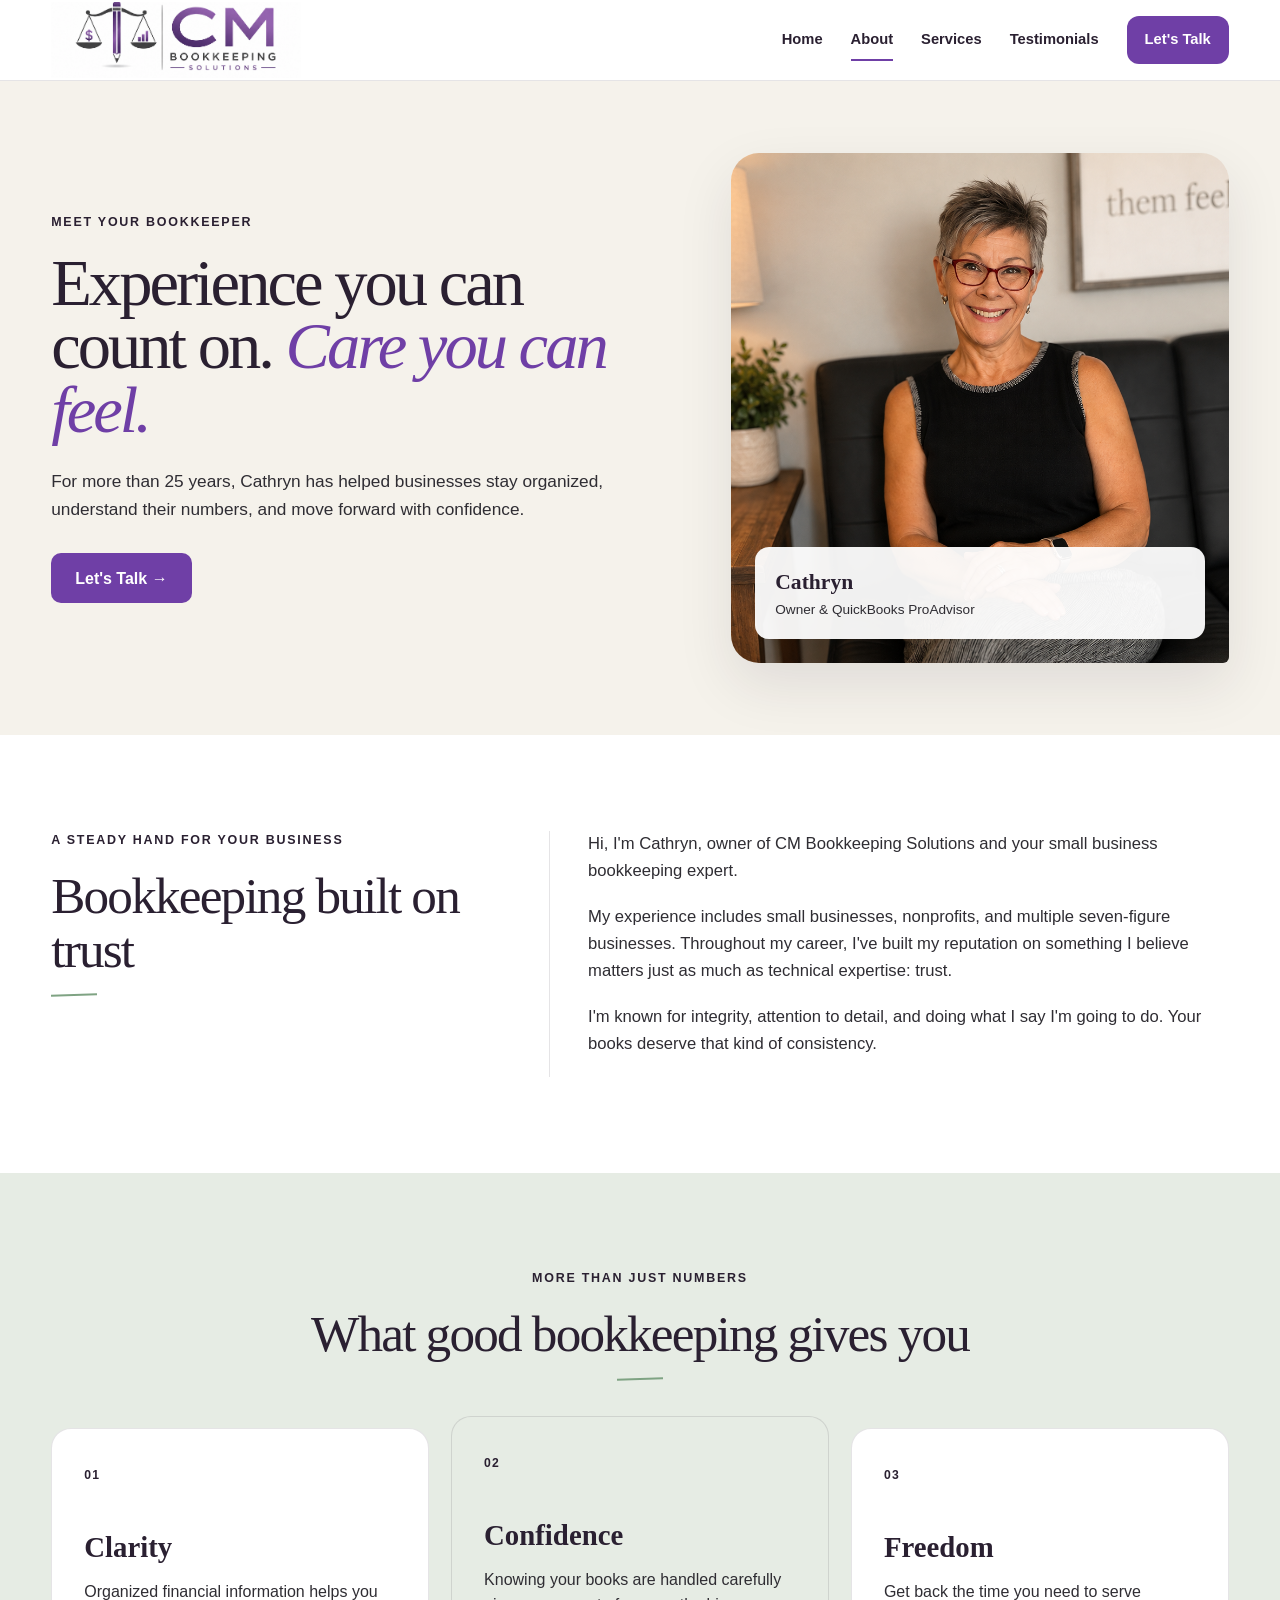
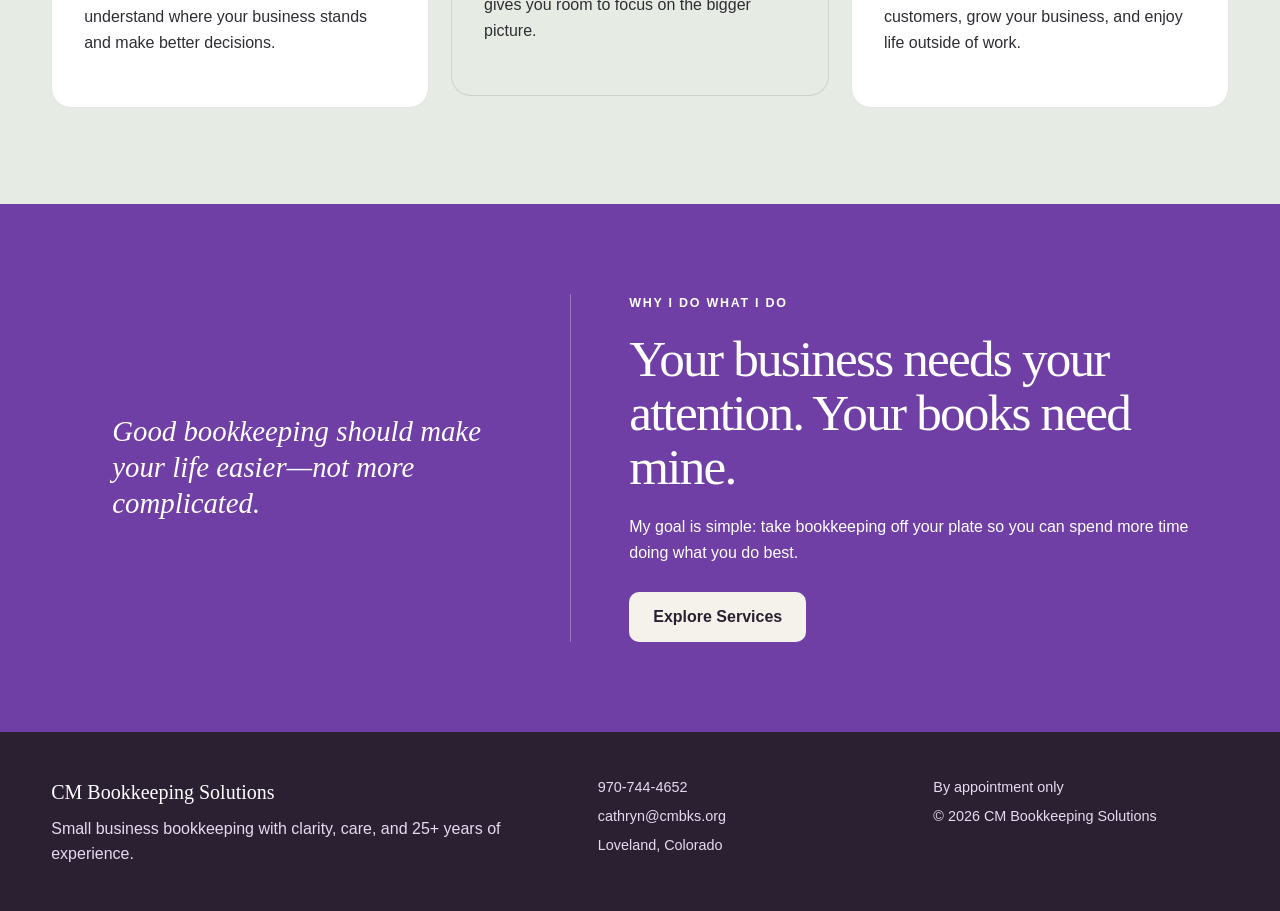
==== commit 798401bd: "Add logo to site header" ====
--- a/about.html
+++ b/about.html
@@ -1,5 +1,5 @@
 <!DOCTYPE html><html lang="en"><head><meta charset="UTF-8"><meta name="viewport" content="width=device-width,initial-scale=1"><title>About Cathryn | CM Bookkeeping Solutions</title><meta name="description" content="Meet Cathryn, owner of CM Bookkeeping Solutions in Loveland, Colorado, with more than 25 years of bookkeeping experience."><link rel="stylesheet" href="style.css"></head><body>
-<header class="site-header"><div class="container nav-container"><a class="brand" href="index.html"><span class="brand-mark">CM</span><span class="brand-copy"><strong>CM Bookkeeping Solutions</strong><small>Clarity for growing businesses</small></span></a><nav class="main-nav" aria-label="Main navigation"><a href="index.html">Home</a><a class="active" href="about.html">About</a><a href="services.html">Services</a><a href="testimonials.html">Testimonials</a><a class="nav-cta" href="contact.html">Let's Talk</a></nav></div></header>
+<header class="site-header"><div class="container nav-container"><a class="brand" href="index.html" aria-label="CM Bookkeeping Solutions home"><span class="brand-logo-frame"><img class="brand-logo" src="Images/CMLogo2.0.png" alt="CM Bookkeeping Solutions"></span></a><nav class="main-nav" aria-label="Main navigation"><a href="index.html">Home</a><a class="active" href="about.html">About</a><a href="services.html">Services</a><a href="testimonials.html">Testimonials</a><a class="nav-cta" href="contact.html">Let's Talk</a></nav></div></header>
 <main><section class="inner-hero"><div class="container inner-hero-grid"><div class="inner-hero-copy reveal"><p class="eyebrow">Meet your bookkeeper</p><h1>Experience you can count on. <em>Care you can feel.</em></h1><p>For more than 25 years, Cathryn has helped businesses stay organized, understand their numbers, and move forward with confidence.</p><a class="button button-primary" href="contact.html">Let's Talk →</a></div><div class="portrait-panel reveal reveal-delay"><img src="Images/cathryn-portrait.png" alt="Cathryn, owner of CM Bookkeeping Solutions"><div class="portrait-note"><strong>Cathryn</strong><span>Owner &amp; QuickBooks ProAdvisor</span></div></div></div></section>
 <section class="story-section"><div class="container story-grid"><div class="section-heading reveal"><p class="eyebrow">A steady hand for your business</p><h2>Bookkeeping built on trust</h2><span class="heading-swish left"></span></div><div class="story-copy reveal reveal-delay"><p>Hi, I'm Cathryn, owner of CM Bookkeeping Solutions and your small business bookkeeping expert.</p><p>My experience includes small businesses, nonprofits, and multiple seven-figure businesses. Throughout my career, I've built my reputation on something I believe matters just as much as technical expertise: trust.</p><p>I'm known for integrity, attention to detail, and doing what I say I'm going to do. Your books deserve that kind of consistency.</p></div></div></section>
 <section class="value-section"><div class="container"><div class="section-heading centered reveal"><p class="eyebrow">More than just numbers</p><h2>What good bookkeeping gives you</h2><span class="heading-swish"></span></div><div class="value-grid"><article class="value-card reveal"><span class="value-number">01</span><h3>Clarity</h3><p>Organized financial information helps you understand where your business stands and make better decisions.</p></article><article class="value-card featured reveal reveal-delay"><span class="value-number">02</span><h3>Confidence</h3><p>Knowing your books are handled carefully gives you room to focus on the bigger picture.</p></article><article class="value-card reveal reveal-delay-2"><span class="value-number">03</span><h3>Freedom</h3><p>Get back the time you need to serve customers, grow your business, and enjoy life outside of work.</p></article></div></div></section>
--- a/style.css
+++ b/style.css
@@ -4,18 +4,20 @@
    ========================================= */
 
 :root {
-  --ink: #18303a;
-  --ink-soft: #42575e;
-  --cream: #f7f1e7;
-  --cream-2: #fbf7f0;
-  --paper: #fffdf9;
-  --rust: #d45f3b;
-  --rust-dark: #b94c2b;
-  --sage: #9db38d;
-  --sage-soft: #dce6d5;
-  --peach-soft: #f4dfcd;
-  --line: rgba(24, 48, 58, 0.12);
-  --shadow: 0 22px 55px rgba(24, 48, 58, 0.10);
+  /* Core palette: deep plum, warm charcoal, ivory, and soft white */
+  --ink: #2a2031;
+  --ink-soft: #2f2d33;
+  --cream: #f5f2eb;
+  --cream-2: #e6ece4;
+  --paper: #ffffff;
+  /* Brand and supporting accents */
+  --rust: #6f3fa6;
+  --rust-dark: #2a2031;
+  --sage: #7fa383;
+  --sage-soft: #e6ece4;
+  --peach-soft: #e6daf2;
+  --line: rgba(42, 32, 49, 0.12);
+  --shadow: 0 22px 55px rgba(42, 32, 49, 0.10);
   --serif: Georgia, "Times New Roman", serif;
   --sans: Inter, ui-sans-serif, -apple-system, BlinkMacSystemFont, "Segoe UI", sans-serif;
 }
@@ -49,6 +51,12 @@
   text-decoration: none;
 }
 
+a:focus-visible {
+  outline: 3px solid var(--rust);
+  outline-offset: 4px;
+  box-shadow: 0 0 0 6px var(--paper);
+}
+
 .container {
   width: min(1180px, 92%);
   margin-inline: auto;
@@ -62,7 +70,7 @@
   position: sticky;
   top: 0;
   z-index: 1000;
-  background: rgba(255, 253, 249, 0.95);
+  background: rgba(255, 255, 255, 0.95);
   backdrop-filter: blur(14px);
   border-bottom: 1px solid var(--line);
 }
@@ -78,36 +86,22 @@
 .brand {
   display: inline-flex;
   align-items: center;
-  gap: 12px;
-}
-
-.brand-mark {
-  width: 46px;
-  height: 46px;
-  border-radius: 50%;
-  display: grid;
-  place-items: center;
-  background: var(--rust);
-  color: white;
-  font-family: var(--serif);
-  font-size: 1.12rem;
-  font-weight: 700;
-}
-
-.brand-copy {
-  display: grid;
-  line-height: 1.12;
-}
-
-.brand-copy strong {
-  font-family: var(--serif);
-  font-size: 1.05rem;
-}
-
-.brand-copy small {
-  margin-top: 4px;
-  color: #64767c;
-  font-size: 0.75rem;
+  flex: 0 0 auto;
+}
+
+.brand-logo-frame {
+  width: 250px;
+  height: 76px;
+  overflow: hidden;
+  display: block;
+  background: var(--paper);
+}
+
+.brand-logo {
+  width: 100%;
+  height: 100%;
+  object-fit: cover;
+  object-position: center 50%;
 }
 
 .main-nav,
@@ -147,7 +141,7 @@
   padding: 12px 18px;
   border-radius: 12px;
   background: var(--rust);
-  color: white !important;
+  color: var(--paper) !important;
 }
 
 .nav-cta:hover {
@@ -196,7 +190,7 @@
 }
 
 .eyebrow-light {
-  color: #ffd0bd;
+  color: var(--paper);
 }
 
 
@@ -220,7 +214,7 @@
 
 .button-primary {
   background: var(--rust);
-  color: white;
+  color: var(--paper);
 }
 
 .button-primary:hover {
@@ -233,7 +227,7 @@
 }
 
 .button-light:hover {
-  background: white;
+  background: var(--paper);
 }
 
 
@@ -306,7 +300,7 @@
   margin-top: -28px;
   padding: 22px 30px;
   border-radius: 18px;
-  background: rgba(255, 253, 249, .97);
+  background: rgba(255, 255, 255, .97);
   box-shadow: var(--shadow);
   display: grid;
   grid-template-columns: repeat(3, 1fr);
@@ -355,7 +349,7 @@
 
 .sage-icon {
   background: var(--sage-soft);
-  color: #4f7040;
+  color: var(--ink);
 }
 
 .peach-icon {
@@ -364,8 +358,8 @@
 }
 
 .qb-icon {
-  background: #e1eddc;
-  color: #25802d;
+  background: var(--sage-soft);
+  color: var(--ink);
   font-weight: 900;
   font-size: .92rem;
 }
@@ -408,8 +402,8 @@
   padding: 30px 28px;
   border-radius: 20px;
   background: var(--paper);
-  border: 1px solid rgba(24,48,58,.06);
-  box-shadow: 0 14px 38px rgba(24,48,58,.05);
+  border: 1px solid rgba(42,32,49,.06);
+  box-shadow: 0 14px 38px rgba(42,32,49,.05);
   display: flex;
   flex-direction: column;
   align-items: center;
@@ -419,7 +413,7 @@
 
 .service-card:hover {
   transform: translateY(-5px);
-  box-shadow: 0 18px 45px rgba(24,48,58,.09);
+  box-shadow: 0 18px 45px rgba(42,32,49,.09);
 }
 
 .service-card h3 {
@@ -473,8 +467,8 @@
   padding: 30px 40px;
   border-radius: 18px;
   background:
-    radial-gradient(circle at 92% 25%, rgba(157,179,141,.18) 0 2px, transparent 2px) 0 0 / 12px 12px,
-    linear-gradient(90deg, #f0e8da, #f8f5ef);
+    radial-gradient(circle at 92% 25%, rgba(127,163,131,.22) 0 2px, transparent 2px) 0 0 / 12px 12px,
+    linear-gradient(90deg, var(--peach-soft), var(--cream));
   display: grid;
   grid-template-columns: 70px 1fr;
   gap: 22px;
@@ -489,7 +483,7 @@
 }
 
 .quote-band blockquote {
-  border-left: 1px solid rgba(24,48,58,.14);
+  border-left: 1px solid rgba(42,32,49,.14);
   padding-left: 32px;
 }
 
@@ -503,7 +497,9 @@
 
 .quote-band footer {
   margin-top: 14px;
-  color: #58764f;
+  padding: 0;
+  background: transparent;
+  color: var(--rust);
   font-size: .78rem;
   font-weight: 850;
   text-transform: uppercase;
@@ -552,7 +548,7 @@
 }
 
 .leaf-art {
-  color: rgba(157,179,141,.55);
+  color: rgba(127,163,131,.65);
 }
 
 
@@ -561,7 +557,7 @@
 .cta-home {
   padding: 84px 0;
   background: var(--rust);
-  color: white;
+  color: var(--paper);
 }
 
 .cta-grid {
@@ -573,7 +569,7 @@
 
 .cta-grid h2,
 .cta-grid p {
-  color: white;
+  color: var(--paper);
 }
 
 .cta-copy p {
@@ -587,8 +583,8 @@
 .site-footer,
 footer {
   padding: 44px 0;
-  background: #10252d;
-  color: #d9e0e2;
+  background: var(--ink);
+  color: var(--peach-soft);
 }
 
 .footer-grid {
@@ -599,14 +595,14 @@
 
 .footer-brand {
   font-family: var(--serif);
-  color: white;
+  color: var(--paper);
   font-size: 1.25rem;
 }
 
 .site-footer p,
 footer p {
   margin-top: 8px;
-  color: #9fb0b5;
+  color: var(--peach-soft);
 }
 
 .footer-contact,
@@ -617,6 +613,10 @@
   font-size: .9rem;
 }
 
+.footer-contact a:hover {
+  color: var(--paper);
+}
+
 
 /* BACKWARD COMPATIBILITY FOR INNER PAGES */
 
@@ -659,7 +659,7 @@
   background: var(--paper);
   border: 1px solid var(--line);
   border-radius: 20px;
-  box-shadow: 0 12px 32px rgba(24,48,58,.05);
+  box-shadow: 0 12px 32px rgba(42,32,49,.05);
 }
 
 .card h3 {
@@ -695,13 +695,13 @@
 .cta {
   padding: 80px 0;
   background: var(--rust);
-  color: white;
+  color: var(--paper);
   text-align: center;
 }
 
 .cta h2,
 .cta p {
-  color: white;
+  color: var(--paper);
 }
 
 .cta p {
@@ -737,6 +737,11 @@
 /* RESPONSIVE */
 
 @media (max-width: 980px) {
+  .brand-logo-frame {
+    width: 215px;
+    height: 66px;
+  }
+
   .hero-grid {
     grid-template-columns: 1fr;
   }
@@ -791,6 +796,11 @@
     padding: 14px 0;
     flex-direction: column;
     align-items: flex-start;
+  }
+
+  .brand-logo-frame {
+    width: 195px;
+    height: 60px;
   }
 
   .main-nav,
@@ -871,7 +881,7 @@
 .inner-hero-copy .button { margin-top:30px; }
 .portrait-panel { position:relative; min-height:510px; border-radius:28px 28px 6px 28px; overflow:hidden; box-shadow:var(--shadow); }
 .portrait-panel img { width:100%; height:100%; position:absolute; object-fit:cover; object-position:center 12%; }
-.portrait-note { position:absolute; left:24px; right:24px; bottom:24px; padding:18px 20px; border-radius:14px; background:rgba(255,253,249,.94); display:grid; }
+.portrait-note { position:absolute; left:24px; right:24px; bottom:24px; padding:18px 20px; border-radius:14px; background:rgba(255,255,255,.94); display:grid; }
 .portrait-note strong { font-family:var(--serif); font-size:1.35rem; }
 .portrait-note span { color:var(--ink-soft); font-size:.85rem; }
 .story-section, .process-section { padding:96px 0; background:var(--paper); }
@@ -886,25 +896,25 @@
 .value-number, .card-kicker { color:var(--rust-dark); font-size:.76rem; font-weight:850; letter-spacing:.1em; text-transform:uppercase; }
 .value-card h3 { margin-top:44px; font-size:1.8rem; }
 .value-card p { margin-top:14px; }
-.split-band { padding:90px 0; background:var(--rust); color:white; }
+.split-band { padding:90px 0; background:var(--rust); color:var(--paper); }
 .split-band-grid { display:grid; grid-template-columns:.8fr 1.2fr; gap:80px; align-items:center; }
 .split-quote { display:flex; gap:22px; align-items:flex-start; }
-.split-quote p { color:white; font-family:var(--serif); font-style:italic; font-size:1.8rem; line-height:1.25; }
+.split-quote p { color:var(--paper); font-family:var(--serif); font-style:italic; font-size:1.8rem; line-height:1.25; }
 .split-content { padding-left:58px; border-left:1px solid rgba(255,255,255,.3); }
-.split-content h2, .split-content p { color:white; }
+.split-content h2, .split-content p { color:var(--paper); }
 .split-content > p:not(.eyebrow) { margin-top:20px; }
 .split-content .button { margin-top:26px; }
 .hero-stat-stack { display:grid; gap:12px; }
-.hero-stat { padding:24px 28px; border-radius:18px; background:rgba(255,253,249,.9); border:1px solid var(--line); display:flex; align-items:center; gap:24px; }
+.hero-stat { padding:24px 28px; border-radius:18px; background:rgba(255,255,255,.9); border:1px solid var(--line); display:flex; align-items:center; gap:24px; }
 .hero-stat strong { min-width:82px; color:var(--rust); font-family:var(--serif); font-size:2.15rem; }
 .hero-stat span { color:var(--ink-soft); font-weight:700; }
-.service-detail-card { padding:32px; border-radius:22px; background:var(--paper); border:1px solid rgba(24,48,58,.07); box-shadow:0 14px 38px rgba(24,48,58,.05); }
+.service-detail-card { padding:32px; border-radius:22px; background:var(--paper); border:1px solid rgba(42,32,49,.07); box-shadow:0 14px 38px rgba(42,32,49,.05); }
 .service-detail-card .card-kicker { display:block; margin-top:22px; }
 .service-detail-card h3 { margin-top:9px; font-size:1.7rem; }
 .service-detail-card > p { margin-top:16px; }
 .service-detail-card ul { margin:24px 0 0; padding-top:20px; border-top:1px solid var(--line); list-style:none; }
 .service-detail-card li { position:relative; padding:7px 0 7px 22px; color:var(--ink-soft); font-size:.92rem; }
-.service-detail-card li::before { content:'✓'; position:absolute; left:0; color:#5f7d53; font-weight:900; }
+.service-detail-card li::before { content:'✓'; position:absolute; left:0; color:var(--rust); font-weight:900; }
 .process-grid .section-heading > p:last-child { margin-top:24px; }
 .process-list { display:grid; gap:8px; }
 .process-step { padding:24px 0; border-bottom:1px solid var(--line); display:grid; grid-template-columns:55px 1fr; gap:20px; }
@@ -922,19 +932,19 @@
 .testimonial-card.large { grid-row:span 2; padding:42px; }
 .testimonial-card.wide { grid-column:1/-1; }
 .testimonial-card.sage-card { background:var(--sage-soft); }
-.testimonial-card.rust-card { background:var(--rust); color:white; }
+.testimonial-card.rust-card { background:var(--rust); color:var(--paper); }
 .testimonial-card .quote-mark { color:var(--rust); font-size:4rem; }
-.testimonial-card.rust-card .quote-mark { color:#ffd0bd; }
+.testimonial-card.rust-card .quote-mark { color:var(--paper); }
 .testimonial-card blockquote { margin-top:12px; font-family:var(--serif); font-size:1.3rem; line-height:1.5; }
 .testimonial-card.large blockquote { font-size:1.65rem; }
 .testimonial-card footer { margin-top:26px; padding:0; background:none; color:inherit; display:grid; }
 .testimonial-card footer span { color:var(--ink-soft); font-size:.8rem; }
-.testimonial-card.rust-card blockquote, .testimonial-card.rust-card footer span { color:white; }
+.testimonial-card.rust-card blockquote, .testimonial-card.rust-card footer span { color:var(--paper); }
 .contact-hero { padding:82px 0; background:var(--cream); }
 .contact-grid { display:grid; grid-template-columns:1fr .85fr; gap:85px; align-items:center; }
 .contact-copy > p:not(.eyebrow) { margin-top:26px; max-width:610px; font-size:1.08rem; }
 .availability { margin-top:34px; display:flex; align-items:center; gap:13px; }
-.availability-dot { width:12px; height:12px; border-radius:50%; background:#69915b; box-shadow:0 0 0 6px rgba(105,145,91,.14); }
+.availability-dot { width:12px; height:12px; border-radius:50%; background:var(--sage); box-shadow:0 0 0 6px rgba(127,163,131,.18); }
 .availability div { display:grid; }
 .availability small { color:var(--ink-soft); }
 .contact-panel { padding:34px; border-radius:24px; background:var(--paper); box-shadow:var(--shadow); }
@@ -942,7 +952,7 @@
 .contact-method, .contact-location { padding:20px 0; border-top:1px solid var(--line); display:grid; grid-template-columns:48px 1fr auto; gap:14px; align-items:center; }
 .contact-method small, .contact-location small { display:block; color:var(--ink-soft); }
 .contact-method strong, .contact-location strong { display:block; }
-.method-icon { width:42px; height:42px; border-radius:50%; background:var(--sage-soft); color:#4f7040; display:grid; place-items:center; font-weight:900; }
+.method-icon { width:42px; height:42px; border-radius:50%; background:var(--sage-soft); color:var(--ink); display:grid; place-items:center; font-weight:900; }
 .contact-method b { color:var(--rust); }
 .contact-location { grid-template-columns:48px 1fr; }
 .contact-location p { margin-top:3px; font-size:.82rem; }
@@ -951,9 +961,9 @@
 .expect-card h3 { margin-top:20px; }
 .expect-card p { margin-top:12px; }
 .contact-note { padding:0 0 88px; background:var(--cream-2); }
-.contact-note-inner { padding:38px 48px; border-radius:22px; background:var(--ink); color:white; display:grid; grid-template-columns:70px 1fr; gap:22px; }
-.contact-note p { color:white; font-family:var(--serif); font-size:1.65rem; }
-.contact-note a { display:inline-block; margin-top:15px; color:#ffd0bd; font-weight:800; }
+.contact-note-inner { padding:38px 48px; border-radius:22px; background:var(--ink); color:var(--paper); display:grid; grid-template-columns:70px 1fr; gap:22px; }
+.contact-note p { color:var(--paper); font-family:var(--serif); font-size:1.65rem; }
+.contact-note a { display:inline-block; margin-top:15px; color:var(--peach-soft); font-weight:800; }
 
 @media (max-width:980px) {
   .inner-hero-grid,.story-grid,.process-grid,.split-band-grid,.contact-grid { grid-template-columns:1fr; gap:45px; }
